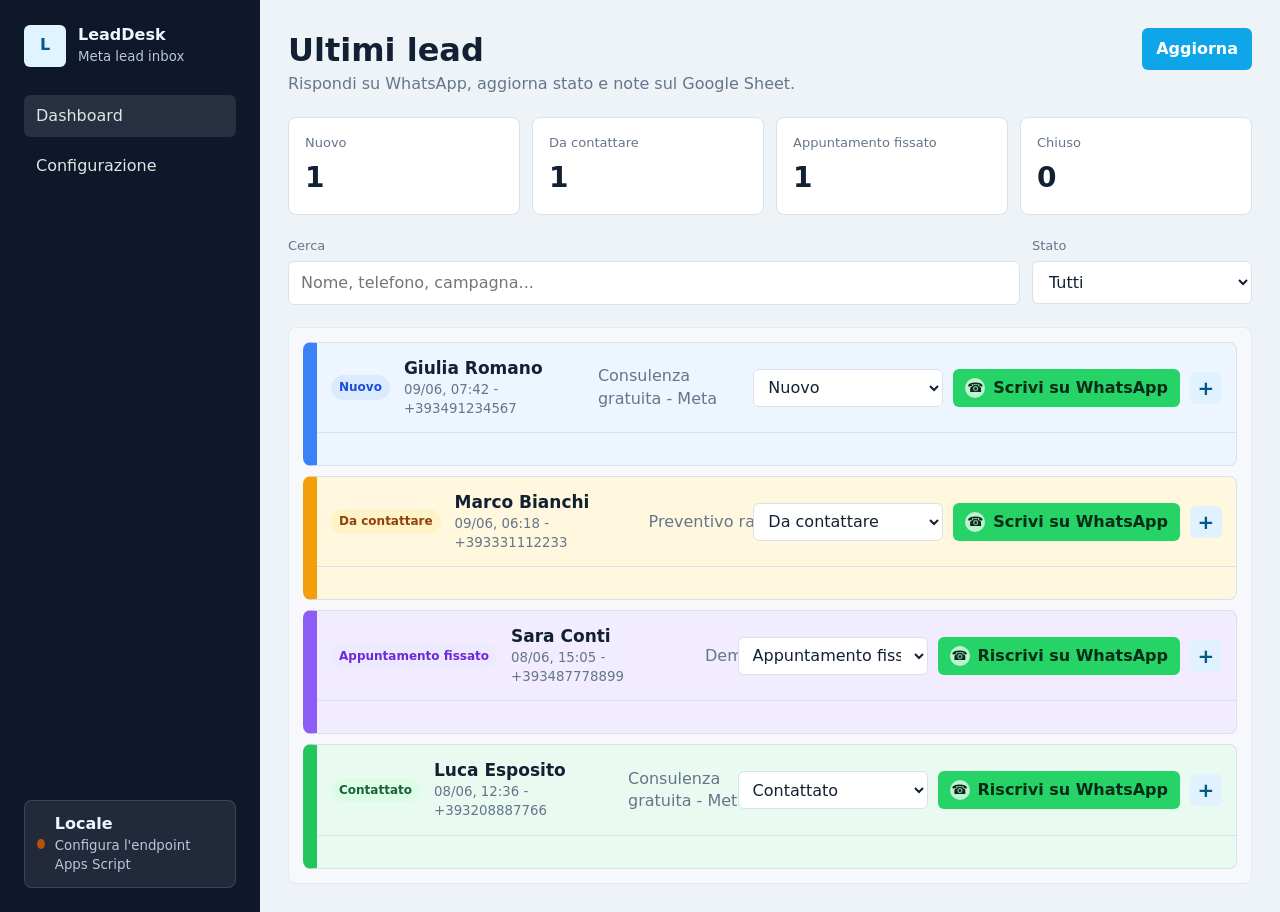
==== index.html @ 269a7c41 "Add files via upload" ====
<!doctype html>
<html lang="it">
  <head>
    <meta charset="utf-8" />
    <meta name="viewport" content="width=device-width, initial-scale=1" />
    <title>LeadDesk - Gestione Lead</title>
    <link rel="stylesheet" href="./styles.css?v=20260610-whatsapp" />
  </head>
  <body>
    <div class="app-shell">
      <aside class="sidebar" aria-label="Navigazione">
        <div class="brand">
          <span class="brand-mark">L</span>
          <div>
            <strong>LeadDesk</strong>
            <small>Meta lead inbox</small>
          </div>
        </div>
        <nav>
          <a class="active" href="./index.html">Dashboard</a>
          <a href="./settings.html">Configurazione</a>
        </nav>
        <div class="sync-card">
          <span class="sync-dot" id="syncDot"></span>
          <div>
            <strong id="syncLabel">Locale</strong>
            <small id="syncHelp">Configura l'endpoint Apps Script</small>
          </div>
        </div>
      </aside>

      <main>
        <header class="topbar">
          <div>
            <h1>Ultimi lead</h1>
            <p>Rispondi su WhatsApp, aggiorna stato e note sul Google Sheet.</p>
          </div>
          <button class="primary" id="refreshBtn" type="button">Aggiorna</button>
        </header>

        <section class="metrics" aria-label="Riepilogo lead">
          <article>
            <span id="metricNewLabel">Nuovi</span>
            <strong id="metricNew">0</strong>
          </article>
          <article>
            <span id="metricContactLabel">Contattati</span>
            <strong id="metricContact">0</strong>
          </article>
          <article>
            <span id="metricMeetingLabel">Appuntamenti</span>
            <strong id="metricMeeting">0</strong>
          </article>
          <article>
            <span id="metricClosedLabel">Chiusi</span>
            <strong id="metricClosed">0</strong>
          </article>
        </section>

        <section class="toolbar" aria-label="Filtri lead">
          <label>
            <span>Cerca</span>
            <input id="searchInput" type="search" placeholder="Nome, telefono, campagna..." />
          </label>
          <label>
            <span>Stato</span>
            <select id="statusFilter"></select>
          </label>
        </section>

        <section class="workspace" id="dashboard">
          <div class="lead-list" id="leadList" aria-label="Lista lead"></div>
        </section>
      </main>
    </div>

    <template id="leadCardTemplate">
      <article class="lead-card">
        <div class="lead-summary">
          <button class="lead-toggle" type="button">
            <span class="lead-status"></span>
            <span>
            <strong class="lead-name"></strong>
            <small class="lead-meta"></small>
            </span>
            <span class="lead-campaign"></span>
          </button>
          <div class="lead-quick-actions">
            <select class="quick-status" aria-label="Stato lead"></select>
            <a class="whatsapp compact-whatsapp" href="#" target="_blank" rel="noopener">WhatsApp</a>
            <button class="expand-icon" type="button" aria-label="Espandi lead">+</button>
          </div>
        </div>
        <div class="lead-expanded"></div>
      </article>
    </template>

    <script src="./app.js?v=20260610-whatsapp"></script>
  </body>
</html>
---- styles.css ----
:root {
  --bg: #eef3f8;
  --panel: #ffffff;
  --ink: #122033;
  --muted: #65758b;
  --line: #d8e1ec;
  --accent: #0ea5e9;
  --accent-dark: #0369a1;
  --warn: #b45309;
  --ok: #0284c7;
  --danger: #b91c1c;
  --shadow: 0 12px 32px rgba(15, 23, 42, 0.09);
}

* {
  box-sizing: border-box;
}

body {
  margin: 0;
  background: var(--bg);
  color: var(--ink);
  font-family: Inter, ui-sans-serif, system-ui, -apple-system, BlinkMacSystemFont, "Segoe UI", sans-serif;
  line-height: 1.4;
}

button,
input,
select,
textarea {
  font: inherit;
}

button {
  cursor: pointer;
}

.app-shell {
  display: grid;
  grid-template-columns: 260px 1fr;
  min-height: 100vh;
}

.sidebar {
  background: #0f172a;
  color: #eef6ff;
  display: flex;
  flex-direction: column;
  gap: 28px;
  padding: 24px;
}

.brand {
  align-items: center;
  display: flex;
  gap: 12px;
}

.brand-mark {
  align-items: center;
  background: #dff4ff;
  border-radius: 6px;
  color: #075985;
  display: inline-flex;
  font-weight: 800;
  height: 42px;
  justify-content: center;
  width: 42px;
}

.brand small,
.sync-card small {
  color: #b8c7db;
  display: block;
  margin-top: 2px;
}

nav {
  display: grid;
  gap: 8px;
}

nav a {
  border-radius: 6px;
  color: #dce6e2;
  padding: 10px 12px;
  text-decoration: none;
}

nav a.active,
nav a:hover {
  background: rgba(255, 255, 255, 0.1);
}

.sync-card {
  align-items: center;
  background: rgba(255, 255, 255, 0.08);
  border: 1px solid rgba(255, 255, 255, 0.12);
  border-radius: 8px;
  display: flex;
  gap: 10px;
  margin-top: auto;
  padding: 12px;
}

.sync-dot {
  background: var(--warn);
  border-radius: 50%;
  height: 10px;
  width: 10px;
}

.sync-dot.online {
  background: var(--ok);
}

main {
  display: grid;
  gap: 22px;
  padding: 28px;
}

.topbar,
.settings {
  align-items: start;
  display: flex;
  gap: 20px;
  justify-content: space-between;
}

h1,
h2,
p {
  margin: 0;
}

h1 {
  font-size: 32px;
}

h2 {
  font-size: 20px;
}

p {
  color: var(--muted);
}

.primary,
.secondary,
.whatsapp {
  border: 0;
  border-radius: 6px;
  font-weight: 700;
  min-height: 42px;
  padding: 10px 14px;
}

.primary,
.whatsapp {
  background: var(--accent);
  color: #fff;
}

.primary:hover,
.whatsapp:hover {
  background: var(--accent-dark);
}

.whatsapp {
  background: #25d366;
  color: #062c18;
}

.whatsapp:hover {
  background: #1ebe5d;
}

.wa-icon {
  align-items: center;
  background: rgba(255, 255, 255, 0.7);
  border-radius: 50%;
  display: inline-flex;
  font-size: 13px;
  height: 20px;
  justify-content: center;
  margin-right: 8px;
  width: 20px;
}

.secondary {
  background: #e5ebe7;
  color: var(--ink);
}

.button-link {
  align-items: center;
  display: inline-flex;
  justify-content: center;
  text-decoration: none;
}

.metrics {
  display: grid;
  gap: 12px;
  grid-template-columns: repeat(4, minmax(120px, 1fr));
}

.metrics article {
  background: var(--panel);
  border: 1px solid var(--line);
  border-radius: 8px;
  padding: 16px;
}

.metrics span,
label span {
  color: var(--muted);
  display: block;
  font-size: 13px;
  margin-bottom: 6px;
}

.metrics strong {
  font-size: 28px;
}

.toolbar {
  display: grid;
  gap: 12px;
  grid-template-columns: 1fr 220px;
}

input,
select,
textarea {
  background: #fff;
  border: 1px solid var(--line);
  border-radius: 6px;
  color: var(--ink);
  min-height: 42px;
  padding: 10px 12px;
  width: 100%;
}

textarea {
  resize: vertical;
}

.workspace {
  background: #f6f8fb;
  border: 1px solid #e3eaf3;
  border-radius: 8px;
  min-height: 520px;
  padding: 14px;
}

.lead-list {
  display: grid;
  gap: 10px;
  width: 100%;
}

.lead-card {
  background: var(--panel);
  border: 1px solid var(--line);
  border-left: 14px solid #0f766e;
  border-radius: 8px;
  color: var(--ink);
  overflow: hidden;
}

.lead-card:hover,
.lead-card.selected {
  border-color: var(--accent);
  box-shadow: var(--shadow);
}

.lead-summary {
  align-items: stretch;
  background: transparent;
  color: var(--ink);
  display: grid;
  gap: 14px;
  grid-template-columns: minmax(260px, 1fr) minmax(360px, auto);
  padding: 14px;
  position: relative;
  width: 100%;
}

.lead-toggle {
  align-items: center;
  background: transparent;
  border: 0;
  color: var(--ink);
  display: grid;
  gap: 14px;
  grid-template-columns: max-content minmax(180px, 1fr) minmax(160px, 0.7fr);
  padding: 0;
  text-align: left;
  width: 100%;
}

.lead-toggle strong,
.lead-toggle small {
  display: block;
}

.lead-quick-actions {
  align-items: center;
  display: grid;
  gap: 10px;
  grid-template-columns: minmax(150px, 190px) minmax(116px, auto) 32px;
}

.quick-status {
  min-height: 38px;
  padding: 7px 10px;
}

.compact-whatsapp {
  min-height: 38px;
  padding: 8px 12px;
  white-space: nowrap;
}

.lead-expanded {
  border-top: 1px solid var(--line);
  display: grid;
  gap: 16px;
  padding: 16px;
}

.expand-icon {
  align-items: center;
  background: #e0f2fe;
  border: 0;
  border-radius: 6px;
  color: #075985;
  display: inline-flex;
  font-size: 20px;
  font-weight: 800;
  height: 32px;
  justify-content: center;
  width: 32px;
}

.lead-status,
.pill {
  border-radius: 999px;
  display: inline-flex;
  font-size: 12px;
  font-weight: 800;
  padding: 4px 8px;
  width: fit-content;
}

.lead-status {
  background: #e0f2fe;
  color: #075985;
}

.lead-card[data-status-tone="new"] .lead-status {
  background: #dbeafe;
  color: #1d4ed8;
}

.lead-card[data-status-tone="new"] {
  background: #edf6ff;
  border-left-color: #3b82f6;
}

.lead-card[data-status-tone="todo"] .lead-status {
  background: #fef3c7;
  color: #92400e;
}

.lead-card[data-status-tone="todo"] {
  background: #fff8df;
  border-left-color: #f59e0b;
}

.lead-card[data-status-tone="contacted"] .lead-status {
  background: #dcfce7;
  color: #166534;
}

.lead-card[data-status-tone="contacted"] {
  background: #e9fbf0;
  border-left-color: #22c55e;
}

.lead-card[data-status-tone="meeting"] .lead-status {
  background: #ede9fe;
  color: #6d28d9;
}

.lead-card[data-status-tone="meeting"] {
  background: #f1ecff;
  border-left-color: #8b5cf6;
}

.lead-card[data-status-tone="lost"] .lead-status {
  background: #fee2e2;
  color: #991b1b;
}

.lead-card[data-status-tone="lost"] {
  background: #fff0f0;
  border-left-color: #ef4444;
}

.lead-card[data-status-tone="closed"] .lead-status {
  background: #e2e8f0;
  color: #334155;
}

.lead-card[data-status-tone="closed"] {
  background: #f1f5f9;
  border-left-color: #64748b;
}

.lead-card strong {
  font-size: 17px;
}

.lead-meta,
.lead-campaign {
  color: var(--muted);
}

.detail-panel,
.settings {
  background: var(--panel);
  border: 1px solid var(--line);
  border-radius: 8px;
  box-shadow: var(--shadow);
  padding: 20px;
}

.detail-header {
  align-items: start;
  display: flex;
  gap: 18px;
  justify-content: space-between;
  margin-bottom: 18px;
}

.detail-grid {
  display: grid;
  gap: 12px;
  grid-template-columns: repeat(2, minmax(0, 1fr));
}

.dynamic-fields {
  background: rgba(255, 255, 255, 0.72);
  border: 1px solid rgba(102, 115, 110, 0.18);
  border-radius: 8px;
  display: grid;
  gap: 12px;
  padding: 14px;
}

.dynamic-fields h3 {
  font-size: 15px;
  margin: 0;
}

.inline-form {
  display: grid;
  gap: 12px;
  grid-template-columns: repeat(2, minmax(0, 1fr));
}

.field {
  border-bottom: 1px solid var(--line);
  padding-bottom: 10px;
}

.field small {
  color: var(--muted);
  display: block;
  font-size: 12px;
  margin-bottom: 3px;
}

.actions {
  display: grid;
  gap: 12px;
  margin-top: 18px;
}

.whatsapp {
  align-items: center;
  display: inline-flex;
  justify-content: center;
  text-decoration: none;
}

.empty-state {
  align-content: center;
  display: grid;
  justify-items: center;
  min-height: 420px;
  text-align: center;
}

.empty-icon {
  align-items: center;
  border: 1px dashed var(--line);
  border-radius: 8px;
  color: var(--muted);
  display: inline-flex;
  font-size: 34px;
  height: 72px;
  justify-content: center;
  margin-bottom: 14px;
  width: 72px;
}

.settings {
  display: grid;
  grid-template-columns: minmax(220px, 0.8fr) minmax(320px, 1.2fr);
}

.settings form {
  display: grid;
  gap: 12px;
}

.save-row {
  align-items: center;
  display: flex;
  gap: 10px;
}

.notice {
  color: var(--muted);
  font-size: 13px;
}

@media (max-width: 980px) {
  .app-shell {
    grid-template-columns: 1fr;
  }

  .sidebar {
    flex-direction: row;
    flex-wrap: wrap;
    gap: 16px;
  }

  .sync-card {
    margin-left: auto;
    margin-top: 0;
  }

  main {
    padding: 18px;
  }

  .metrics,
  .settings {
    grid-template-columns: 1fr;
  }
}

@media (max-width: 640px) {
  .topbar,
  .sidebar {
    align-items: stretch;
    flex-direction: column;
  }

  .toolbar,
  .detail-grid,
  .inline-form {
    grid-template-columns: 1fr;
  }

  .workspace {
    padding: 8px;
  }

  .lead-summary {
    align-items: start;
    gap: 10px;
    grid-template-columns: 1fr;
    padding: 10px 52px 10px 10px;
  }

  .lead-toggle {
    gap: 8px;
    grid-template-columns: 1fr;
  }

  .lead-quick-actions {
    align-items: stretch;
    grid-template-columns: 1fr 1fr;
  }

  .lead-quick-actions .expand-icon {
    position: absolute;
    right: 10px;
    top: 10px;
  }

  .lead-expanded {
    padding: 10px;
  }

  .metrics {
    grid-template-columns: repeat(2, minmax(0, 1fr));
  }
}
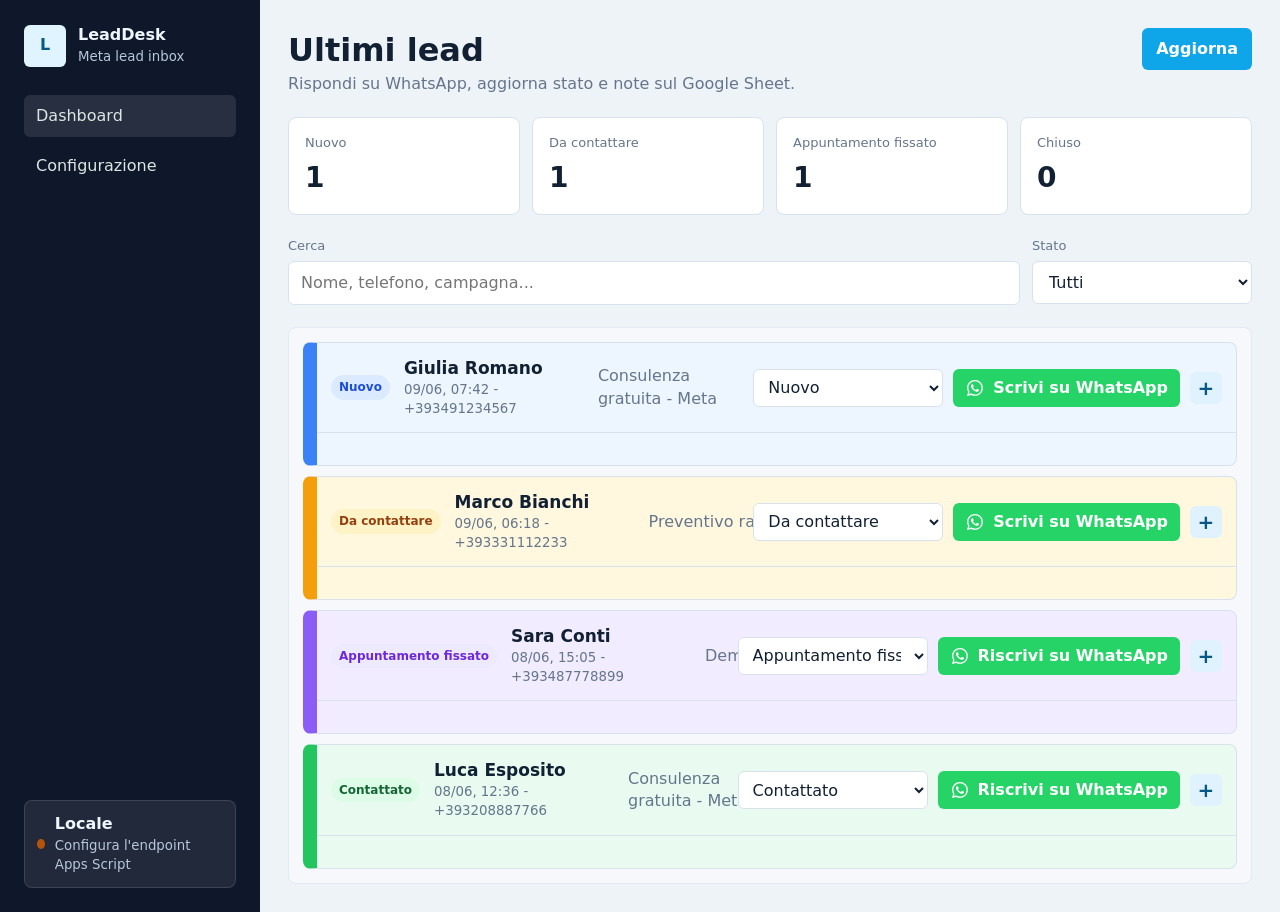
==== commit 0b1eb93a: "Add files via upload" ====
--- a/index.html
+++ b/index.html
@@ -4,7 +4,7 @@
     <meta charset="utf-8" />
     <meta name="viewport" content="width=device-width, initial-scale=1" />
     <title>LeadDesk - Gestione Lead</title>
-    <link rel="stylesheet" href="./styles.css?v=20260610-whatsapp" />
+    <link rel="stylesheet" href="./styles.css?v=20260610-waicon" />
   </head>
   <body>
     <div class="app-shell">
@@ -95,6 +95,6 @@
       </article>
     </template>
 
-    <script src="./app.js?v=20260610-whatsapp"></script>
+    <script src="./app.js?v=20260610-waicon"></script>
   </body>
 </html>
--- a/styles.css
+++ b/styles.css
@@ -169,7 +169,7 @@
 
 .whatsapp {
   background: #25d366;
-  color: #062c18;
+  color: #ffffff;
 }
 
 .whatsapp:hover {
@@ -177,13 +177,9 @@
 }
 
 .wa-icon {
-  align-items: center;
-  background: rgba(255, 255, 255, 0.7);
-  border-radius: 50%;
-  display: inline-flex;
-  font-size: 13px;
-  height: 20px;
-  justify-content: center;
+  color: #ffffff;
+  flex: 0 0 auto;
+  height: 16px;
   margin-right: 8px;
   width: 20px;
 }
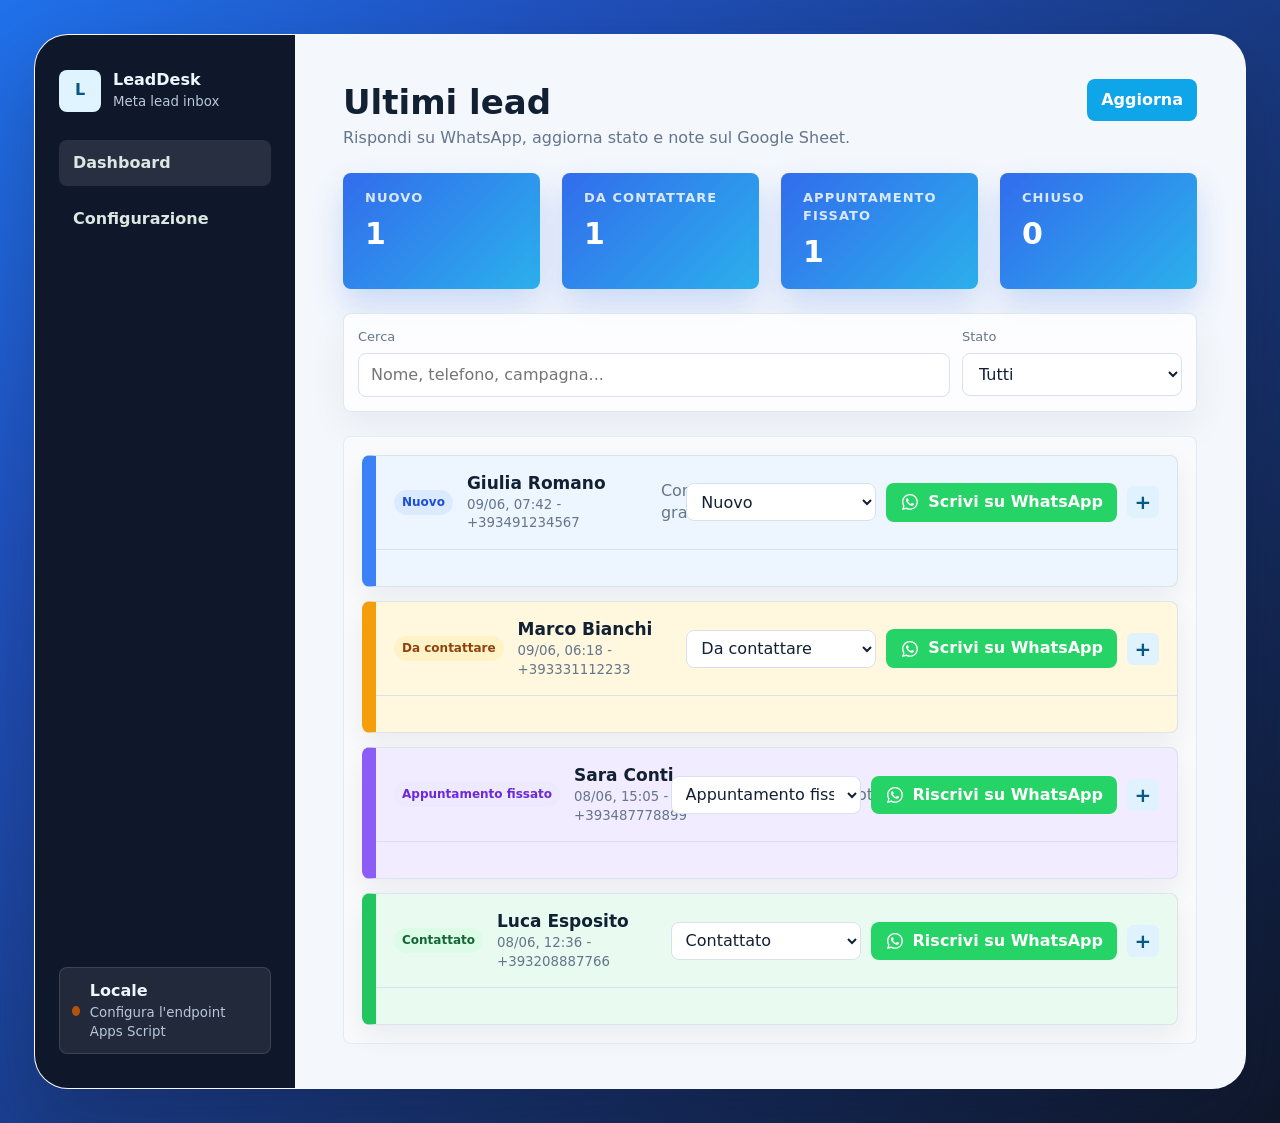
==== commit 39c02ff4: "Add files via upload" ====
--- a/index.html
+++ b/index.html
@@ -4,7 +4,7 @@
     <meta charset="utf-8" />
     <meta name="viewport" content="width=device-width, initial-scale=1" />
     <title>LeadDesk - Gestione Lead</title>
-    <link rel="stylesheet" href="./styles.css?v=20260610-waicon" />
+    <link rel="stylesheet" href="./styles.css?v=20260612-dashboardstyle" />
   </head>
   <body>
     <div class="app-shell">
@@ -95,6 +95,6 @@
       </article>
     </template>
 
-    <script src="./app.js?v=20260610-waicon"></script>
+    <script src="./app.js?v=20260612-dashboardstyle"></script>
   </body>
 </html>
--- a/styles.css
+++ b/styles.css
@@ -18,10 +18,14 @@
 
 body {
   margin: 0;
-  background: var(--bg);
+  background:
+    radial-gradient(circle at top left, rgba(14, 165, 233, 0.22), transparent 32%),
+    linear-gradient(135deg, #2563eb 0%, #0f172a 100%);
   color: var(--ink);
   font-family: Inter, ui-sans-serif, system-ui, -apple-system, BlinkMacSystemFont, "Segoe UI", sans-serif;
   line-height: 1.4;
+  min-height: 100vh;
+  padding: 34px;
 }
 
 button,
@@ -36,9 +40,16 @@
 }
 
 .app-shell {
+  background: #f3f6fb;
+  border: 1px solid rgba(255, 255, 255, 0.34);
+  border-radius: 34px;
+  box-shadow: 0 34px 80px rgba(15, 23, 42, 0.28);
   display: grid;
   grid-template-columns: 260px 1fr;
-  min-height: 100vh;
+  margin: 0 auto;
+  max-width: 1480px;
+  min-height: calc(100vh - 68px);
+  overflow: hidden;
 }
 
 .sidebar {
@@ -47,7 +58,7 @@
   display: flex;
   flex-direction: column;
   gap: 28px;
-  padding: 24px;
+  padding: 34px 24px;
 }
 
 .brand {
@@ -59,7 +70,7 @@
 .brand-mark {
   align-items: center;
   background: #dff4ff;
-  border-radius: 6px;
+  border-radius: 8px;
   color: #075985;
   display: inline-flex;
   font-weight: 800;
@@ -77,13 +88,14 @@
 
 nav {
   display: grid;
-  gap: 8px;
+  gap: 10px;
 }
 
 nav a {
-  border-radius: 6px;
+  border-radius: 8px;
   color: #dce6e2;
-  padding: 10px 12px;
+  font-weight: 700;
+  padding: 12px 14px;
   text-decoration: none;
 }
 
@@ -115,9 +127,10 @@
 }
 
 main {
-  display: grid;
-  gap: 22px;
-  padding: 28px;
+  background: #f4f7fc;
+  display: grid;
+  gap: 24px;
+  padding: 44px 48px;
 }
 
 .topbar,
@@ -135,7 +148,8 @@
 }
 
 h1 {
-  font-size: 32px;
+  font-size: 34px;
+  letter-spacing: 0;
 }
 
 h2 {
@@ -150,7 +164,7 @@
 .secondary,
 .whatsapp {
   border: 0;
-  border-radius: 6px;
+  border-radius: 8px;
   font-weight: 700;
   min-height: 42px;
   padding: 10px 14px;
@@ -185,7 +199,7 @@
 }
 
 .secondary {
-  background: #e5ebe7;
+  background: #e8eef7;
   color: var(--ink);
 }
 
@@ -198,15 +212,20 @@
 
 .metrics {
   display: grid;
-  gap: 12px;
+  gap: 22px;
   grid-template-columns: repeat(4, minmax(120px, 1fr));
 }
 
 .metrics article {
-  background: var(--panel);
-  border: 1px solid var(--line);
-  border-radius: 8px;
-  padding: 16px;
+  background:
+    linear-gradient(135deg, rgba(37, 99, 235, 0.94), rgba(14, 165, 233, 0.88)),
+    var(--panel);
+  border: 0;
+  border-radius: 8px;
+  box-shadow: 0 16px 32px rgba(37, 99, 235, 0.2);
+  color: #ffffff;
+  min-height: 78px;
+  padding: 16px 22px;
 }
 
 .metrics span,
@@ -218,13 +237,27 @@
 }
 
 .metrics strong {
-  font-size: 28px;
+  display: block;
+  font-size: 30px;
+  margin-top: 3px;
+}
+
+.metrics article span {
+  color: rgba(255, 255, 255, 0.82);
+  font-weight: 800;
+  letter-spacing: 0.08em;
+  text-transform: uppercase;
 }
 
 .toolbar {
+  background: rgba(255, 255, 255, 0.76);
+  border: 1px solid rgba(216, 225, 236, 0.8);
+  border-radius: 8px;
+  box-shadow: 0 14px 38px rgba(15, 23, 42, 0.06);
   display: grid;
   gap: 12px;
   grid-template-columns: 1fr 220px;
+  padding: 14px;
 }
 
 input,
@@ -232,7 +265,7 @@
 textarea {
   background: #fff;
   border: 1px solid var(--line);
-  border-radius: 6px;
+  border-radius: 8px;
   color: var(--ink);
   min-height: 42px;
   padding: 10px 12px;
@@ -244,24 +277,26 @@
 }
 
 .workspace {
-  background: #f6f8fb;
-  border: 1px solid #e3eaf3;
-  border-radius: 8px;
+  background: #f8fafc;
+  border: 1px solid rgba(227, 234, 243, 0.92);
+  border-radius: 8px;
+  box-shadow: inset 0 1px 0 rgba(255, 255, 255, 0.9);
   min-height: 520px;
-  padding: 14px;
+  padding: 18px;
 }
 
 .lead-list {
   display: grid;
-  gap: 10px;
+  gap: 14px;
   width: 100%;
 }
 
 .lead-card {
   background: var(--panel);
-  border: 1px solid var(--line);
+  border: 1px solid rgba(216, 225, 236, 0.86);
   border-left: 14px solid #0f766e;
   border-radius: 8px;
+  box-shadow: 0 12px 28px rgba(15, 23, 42, 0.06);
   color: var(--ink);
   overflow: hidden;
 }
@@ -279,7 +314,7 @@
   display: grid;
   gap: 14px;
   grid-template-columns: minmax(260px, 1fr) minmax(360px, auto);
-  padding: 14px;
+  padding: 16px 18px;
   position: relative;
   width: 100%;
 }
@@ -316,7 +351,7 @@
 
 .compact-whatsapp {
   min-height: 38px;
-  padding: 8px 12px;
+  padding: 8px 14px;
   white-space: nowrap;
 }
 
@@ -324,7 +359,7 @@
   border-top: 1px solid var(--line);
   display: grid;
   gap: 16px;
-  padding: 16px;
+  padding: 18px;
 }
 
 .expand-icon {
@@ -450,7 +485,7 @@
 
 .dynamic-fields {
   background: rgba(255, 255, 255, 0.72);
-  border: 1px solid rgba(102, 115, 110, 0.18);
+  border: 1px solid rgba(101, 117, 139, 0.18);
   border-radius: 8px;
   display: grid;
   gap: 12px;
@@ -536,14 +571,21 @@
 }
 
 @media (max-width: 980px) {
+  body {
+    padding: 0;
+  }
+
   .app-shell {
+    border-radius: 0;
     grid-template-columns: 1fr;
+    min-height: 100vh;
   }
 
   .sidebar {
     flex-direction: row;
     flex-wrap: wrap;
     gap: 16px;
+    padding: 18px;
   }
 
   .sync-card {
@@ -552,7 +594,7 @@
   }
 
   main {
-    padding: 18px;
+    padding: 22px;
   }
 
   .metrics,
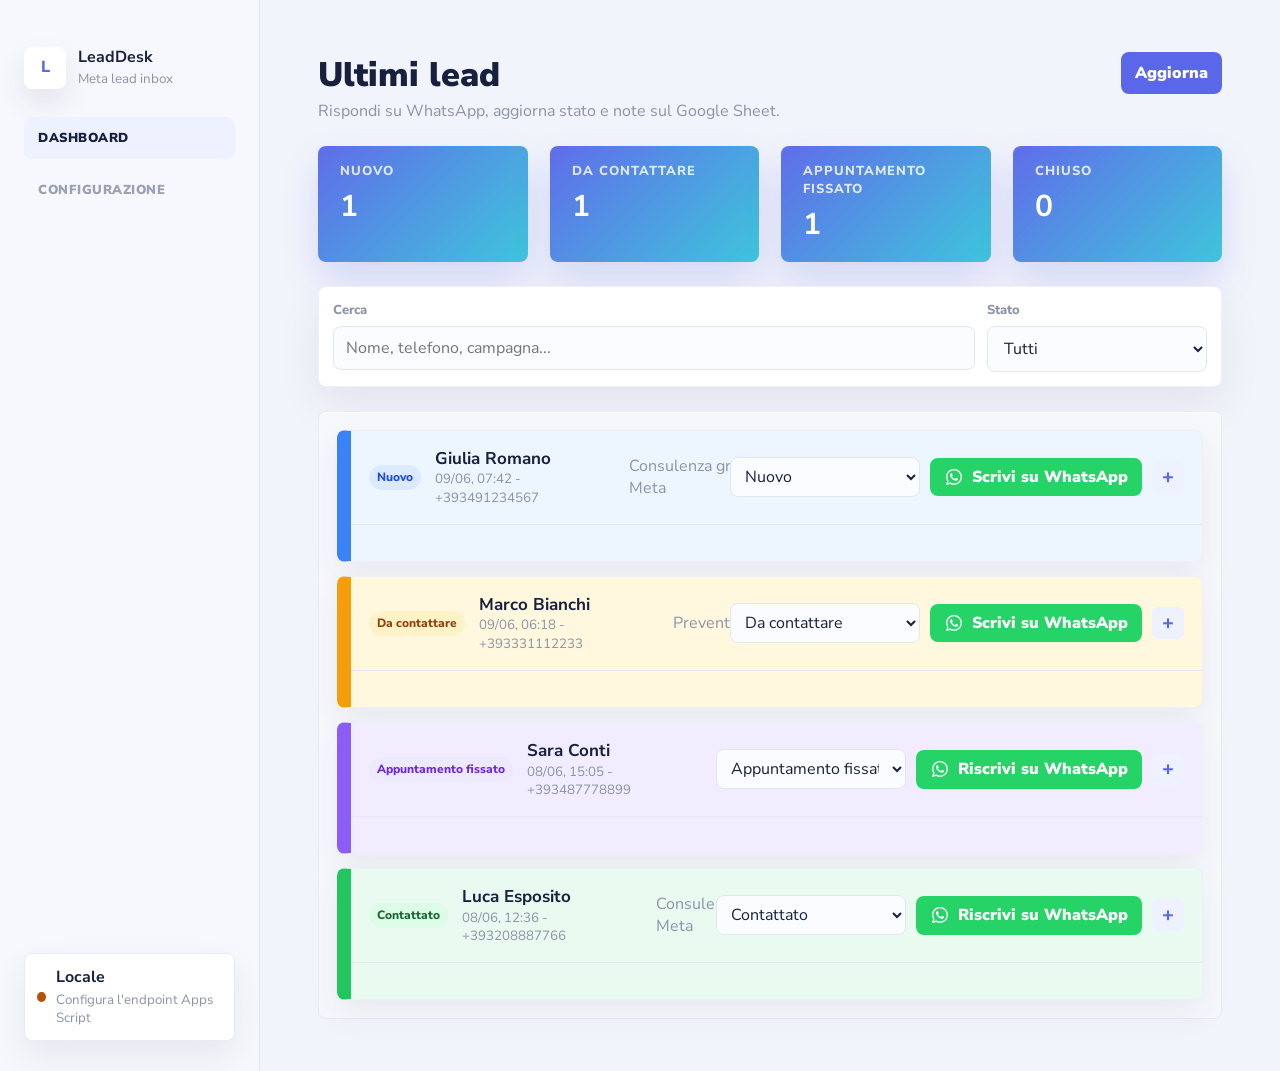
==== commit e417ba1f: "aggiornamento grafico" ====
--- a/index.html
+++ b/index.html
@@ -4,7 +4,7 @@
     <meta charset="utf-8" />
     <meta name="viewport" content="width=device-width, initial-scale=1" />
     <title>LeadDesk - Gestione Lead</title>
-    <link rel="stylesheet" href="./styles.css?v=20260612-dashboardstyle" />
+    <link rel="stylesheet" href="./styles.css?v=20260612-windowstyle" />
   </head>
   <body>
     <div class="app-shell">
@@ -95,6 +95,6 @@
       </article>
     </template>
 
-    <script src="./app.js?v=20260612-dashboardstyle"></script>
+    <script src="./app.js?v=20260612-windowstyle"></script>
   </body>
 </html>
--- a/styles.css
+++ b/styles.css
@@ -1,15 +1,17 @@
+@import url("https://fonts.googleapis.com/css2?family=Nunito+Sans:wght@400;600;700;800;900&display=swap");
+
 :root {
-  --bg: #eef3f8;
+  --bg: #f4f6fb;
   --panel: #ffffff;
-  --ink: #122033;
-  --muted: #65758b;
-  --line: #d8e1ec;
-  --accent: #0ea5e9;
-  --accent-dark: #0369a1;
+  --ink: #17213f;
+  --muted: #8b93a7;
+  --line: #e4e8f2;
+  --accent: #5967e8;
+  --accent-dark: #4352d8;
   --warn: #b45309;
-  --ok: #0284c7;
+  --ok: #14b8d4;
   --danger: #b91c1c;
-  --shadow: 0 12px 32px rgba(15, 23, 42, 0.09);
+  --shadow: 0 18px 42px rgba(45, 55, 94, 0.08);
 }
 
 * {
@@ -18,14 +20,11 @@
 
 body {
   margin: 0;
-  background:
-    radial-gradient(circle at top left, rgba(14, 165, 233, 0.22), transparent 32%),
-    linear-gradient(135deg, #2563eb 0%, #0f172a 100%);
-  color: var(--ink);
-  font-family: Inter, ui-sans-serif, system-ui, -apple-system, BlinkMacSystemFont, "Segoe UI", sans-serif;
+  background: var(--bg);
+  color: var(--ink);
+  font-family: "Nunito Sans", ui-sans-serif, system-ui, -apple-system, BlinkMacSystemFont, "Segoe UI", sans-serif;
   line-height: 1.4;
   min-height: 100vh;
-  padding: 34px;
 }
 
 button,
@@ -40,25 +39,20 @@
 }
 
 .app-shell {
-  background: #f3f6fb;
-  border: 1px solid rgba(255, 255, 255, 0.34);
-  border-radius: 34px;
-  box-shadow: 0 34px 80px rgba(15, 23, 42, 0.28);
   display: grid;
   grid-template-columns: 260px 1fr;
-  margin: 0 auto;
-  max-width: 1480px;
-  min-height: calc(100vh - 68px);
+  min-height: 100vh;
   overflow: hidden;
 }
 
 .sidebar {
-  background: #0f172a;
-  color: #eef6ff;
+  background: #f7f8fd;
+  border-right: 1px solid #e3e7f1;
+  color: var(--ink);
   display: flex;
   flex-direction: column;
   gap: 28px;
-  padding: 34px 24px;
+  padding: 46px 24px 30px;
 }
 
 .brand {
@@ -69,9 +63,10 @@
 
 .brand-mark {
   align-items: center;
-  background: #dff4ff;
-  border-radius: 8px;
-  color: #075985;
+  background: #ffffff;
+  box-shadow: 0 14px 28px rgba(45, 55, 94, 0.1);
+  border-radius: 8px;
+  color: var(--accent);
   display: inline-flex;
   font-weight: 800;
   height: 42px;
@@ -81,7 +76,7 @@
 
 .brand small,
 .sync-card small {
-  color: #b8c7db;
+  color: var(--muted);
   display: block;
   margin-top: 2px;
 }
@@ -93,22 +88,27 @@
 
 nav a {
   border-radius: 8px;
-  color: #dce6e2;
-  font-weight: 700;
+  color: #9aa1b4;
+  font-size: 13px;
+  font-weight: 900;
+  letter-spacing: 0.04em;
   padding: 12px 14px;
   text-decoration: none;
+  text-transform: uppercase;
 }
 
 nav a.active,
 nav a:hover {
-  background: rgba(255, 255, 255, 0.1);
+  background: #eef1ff;
+  color: var(--ink);
 }
 
 .sync-card {
   align-items: center;
-  background: rgba(255, 255, 255, 0.08);
-  border: 1px solid rgba(255, 255, 255, 0.12);
-  border-radius: 8px;
+  background: #ffffff;
+  border: 1px solid #e7ebf4;
+  border-radius: 8px;
+  box-shadow: 0 16px 34px rgba(45, 55, 94, 0.08);
   display: flex;
   gap: 10px;
   margin-top: auto;
@@ -127,10 +127,10 @@
 }
 
 main {
-  background: #f4f7fc;
+  background: #f2f4fb;
   display: grid;
   gap: 24px;
-  padding: 44px 48px;
+  padding: 52px 58px;
 }
 
 .topbar,
@@ -149,11 +149,13 @@
 
 h1 {
   font-size: 34px;
+  font-weight: 900;
   letter-spacing: 0;
 }
 
 h2 {
   font-size: 20px;
+  font-weight: 900;
 }
 
 p {
@@ -165,7 +167,7 @@
 .whatsapp {
   border: 0;
   border-radius: 8px;
-  font-weight: 700;
+  font-weight: 900;
   min-height: 42px;
   padding: 10px 14px;
 }
@@ -199,7 +201,8 @@
 }
 
 .secondary {
-  background: #e8eef7;
+  background: #ffffff;
+  box-shadow: 0 10px 24px rgba(45, 55, 94, 0.08);
   color: var(--ink);
 }
 
@@ -218,11 +221,11 @@
 
 .metrics article {
   background:
-    linear-gradient(135deg, rgba(37, 99, 235, 0.94), rgba(14, 165, 233, 0.88)),
+    linear-gradient(135deg, rgba(89, 103, 232, 0.96), rgba(20, 184, 212, 0.82)),
     var(--panel);
   border: 0;
   border-radius: 8px;
-  box-shadow: 0 16px 32px rgba(37, 99, 235, 0.2);
+  box-shadow: 0 18px 36px rgba(89, 103, 232, 0.2);
   color: #ffffff;
   min-height: 78px;
   padding: 16px 22px;
@@ -233,6 +236,7 @@
   color: var(--muted);
   display: block;
   font-size: 13px;
+  font-weight: 800;
   margin-bottom: 6px;
 }
 
@@ -250,10 +254,10 @@
 }
 
 .toolbar {
-  background: rgba(255, 255, 255, 0.76);
-  border: 1px solid rgba(216, 225, 236, 0.8);
-  border-radius: 8px;
-  box-shadow: 0 14px 38px rgba(15, 23, 42, 0.06);
+  background: #ffffff;
+  border: 1px solid #edf0f7;
+  border-radius: 8px;
+  box-shadow: var(--shadow);
   display: grid;
   gap: 12px;
   grid-template-columns: 1fr 220px;
@@ -263,8 +267,8 @@
 input,
 select,
 textarea {
-  background: #fff;
-  border: 1px solid var(--line);
+  background: #fbfcff;
+  border: 1px solid #e1e6f0;
   border-radius: 8px;
   color: var(--ink);
   min-height: 42px;
@@ -277,8 +281,8 @@
 }
 
 .workspace {
-  background: #f8fafc;
-  border: 1px solid rgba(227, 234, 243, 0.92);
+  background: #f7f8fc;
+  border: 1px solid #e7ebf4;
   border-radius: 8px;
   box-shadow: inset 0 1px 0 rgba(255, 255, 255, 0.9);
   min-height: 520px;
@@ -293,10 +297,10 @@
 
 .lead-card {
   background: var(--panel);
-  border: 1px solid rgba(216, 225, 236, 0.86);
+  border: 1px solid #edf0f7;
   border-left: 14px solid #0f766e;
   border-radius: 8px;
-  box-shadow: 0 12px 28px rgba(15, 23, 42, 0.06);
+  box-shadow: 0 14px 32px rgba(45, 55, 94, 0.07);
   color: var(--ink);
   overflow: hidden;
 }
@@ -304,7 +308,7 @@
 .lead-card:hover,
 .lead-card.selected {
   border-color: var(--accent);
-  box-shadow: var(--shadow);
+  box-shadow: 0 20px 44px rgba(45, 55, 94, 0.12);
 }
 
 .lead-summary {
@@ -364,10 +368,10 @@
 
 .expand-icon {
   align-items: center;
-  background: #e0f2fe;
+  background: #eef1ff;
   border: 0;
   border-radius: 6px;
-  color: #075985;
+  color: var(--accent);
   display: inline-flex;
   font-size: 20px;
   font-weight: 800;
@@ -387,8 +391,8 @@
 }
 
 .lead-status {
-  background: #e0f2fe;
-  color: #075985;
+  background: #eef1ff;
+  color: var(--accent);
 }
 
 .lead-card[data-status-tone="new"] .lead-status {
@@ -484,8 +488,8 @@
 }
 
 .dynamic-fields {
-  background: rgba(255, 255, 255, 0.72);
-  border: 1px solid rgba(101, 117, 139, 0.18);
+  background: #fbfcff;
+  border: 1px solid #e7ebf4;
   border-radius: 8px;
   display: grid;
   gap: 12px;
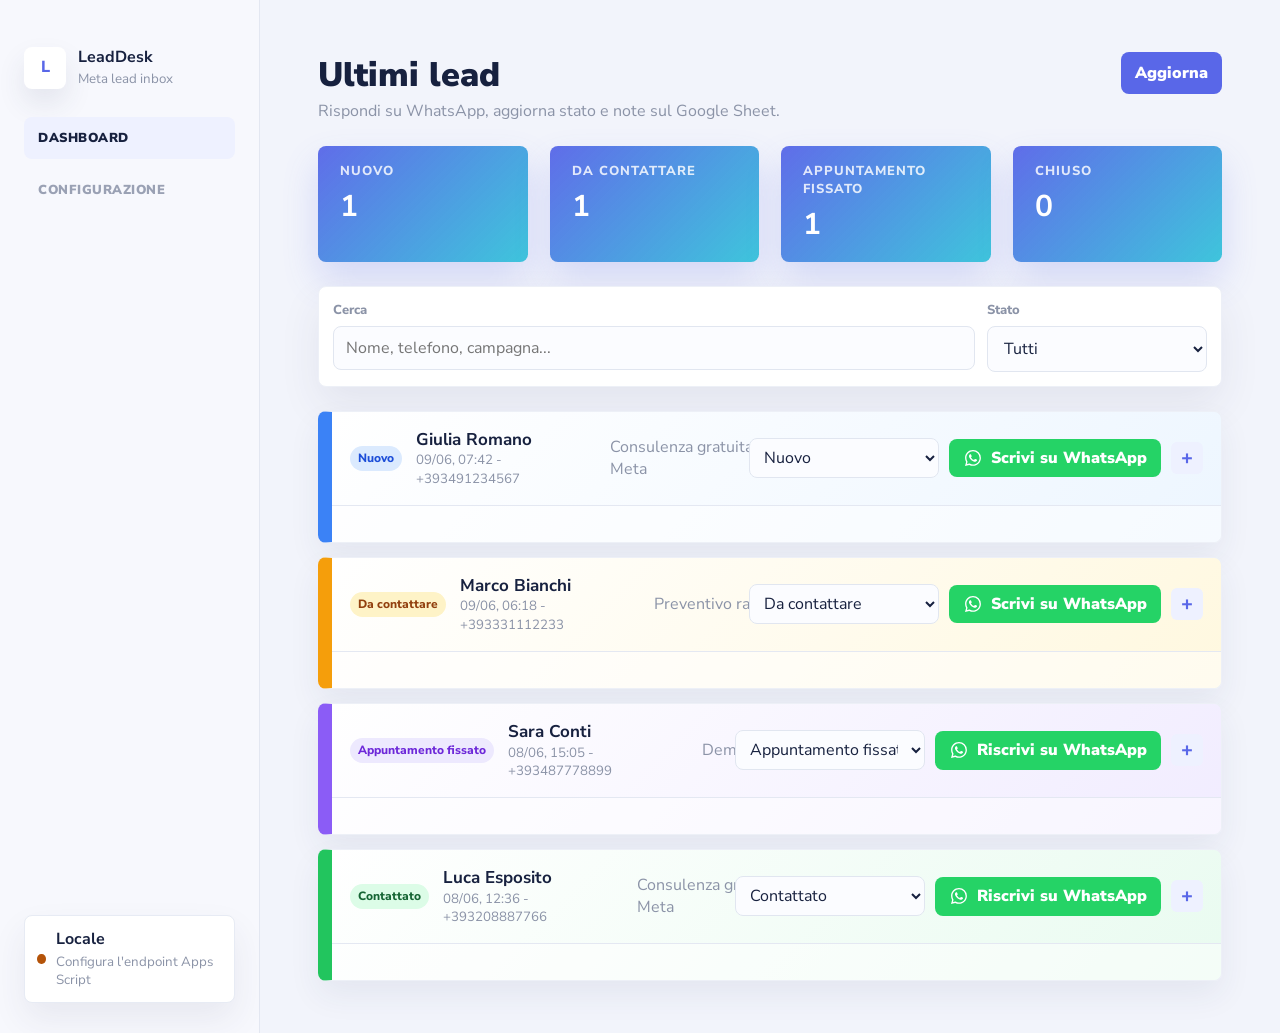
==== commit 0d31b1ba: "Add files via upload" ====
--- a/index.html
+++ b/index.html
@@ -4,7 +4,7 @@
     <meta charset="utf-8" />
     <meta name="viewport" content="width=device-width, initial-scale=1" />
     <title>LeadDesk - Gestione Lead</title>
-    <link rel="stylesheet" href="./styles.css?v=20260612-windowstyle" />
+    <link rel="stylesheet" href="./styles.css?v=20260612-leadcards" />
   </head>
   <body>
     <div class="app-shell">
@@ -95,6 +95,6 @@
       </article>
     </template>
 
-    <script src="./app.js?v=20260612-windowstyle"></script>
+    <script src="./app.js?v=20260612-leadcards"></script>
   </body>
 </html>
--- a/styles.css
+++ b/styles.css
@@ -281,12 +281,12 @@
 }
 
 .workspace {
-  background: #f7f8fc;
-  border: 1px solid #e7ebf4;
-  border-radius: 8px;
-  box-shadow: inset 0 1px 0 rgba(255, 255, 255, 0.9);
+  background: transparent;
+  border: 0;
+  border-radius: 0;
+  box-shadow: none;
   min-height: 520px;
-  padding: 18px;
+  padding: 0;
 }
 
 .lead-list {
@@ -296,7 +296,9 @@
 }
 
 .lead-card {
-  background: var(--panel);
+  background:
+    linear-gradient(135deg, rgba(255, 255, 255, 0.98), rgba(238, 241, 255, 0.82)),
+    var(--panel);
   border: 1px solid #edf0f7;
   border-left: 14px solid #0f766e;
   border-radius: 8px;
@@ -361,6 +363,7 @@
 
 .lead-expanded {
   border-top: 1px solid var(--line);
+  background: rgba(255, 255, 255, 0.5);
   display: grid;
   gap: 16px;
   padding: 18px;
@@ -401,7 +404,7 @@
 }
 
 .lead-card[data-status-tone="new"] {
-  background: #edf6ff;
+  background: linear-gradient(135deg, #ffffff 0%, #edf6ff 100%);
   border-left-color: #3b82f6;
 }
 
@@ -411,7 +414,7 @@
 }
 
 .lead-card[data-status-tone="todo"] {
-  background: #fff8df;
+  background: linear-gradient(135deg, #ffffff 0%, #fff8df 100%);
   border-left-color: #f59e0b;
 }
 
@@ -421,7 +424,7 @@
 }
 
 .lead-card[data-status-tone="contacted"] {
-  background: #e9fbf0;
+  background: linear-gradient(135deg, #ffffff 0%, #e9fbf0 100%);
   border-left-color: #22c55e;
 }
 
@@ -431,7 +434,7 @@
 }
 
 .lead-card[data-status-tone="meeting"] {
-  background: #f1ecff;
+  background: linear-gradient(135deg, #ffffff 0%, #f1ecff 100%);
   border-left-color: #8b5cf6;
 }
 
@@ -441,7 +444,7 @@
 }
 
 .lead-card[data-status-tone="lost"] {
-  background: #fff0f0;
+  background: linear-gradient(135deg, #ffffff 0%, #fff0f0 100%);
   border-left-color: #ef4444;
 }
 
@@ -451,7 +454,7 @@
 }
 
 .lead-card[data-status-tone="closed"] {
-  background: #f1f5f9;
+  background: linear-gradient(135deg, #ffffff 0%, #f1f5f9 100%);
   border-left-color: #64748b;
 }
 
@@ -488,7 +491,7 @@
 }
 
 .dynamic-fields {
-  background: #fbfcff;
+  background: rgba(255, 255, 255, 0.58);
   border: 1px solid #e7ebf4;
   border-radius: 8px;
   display: grid;
@@ -508,15 +511,29 @@
 }
 
 .field {
-  border-bottom: 1px solid var(--line);
-  padding-bottom: 10px;
+  background: rgba(255, 255, 255, 0.94);
+  border: 1px solid #e8edf5;
+  border-radius: 8px;
+  box-shadow: 0 10px 24px rgba(45, 55, 94, 0.05);
+  min-height: 74px;
+  padding: 12px 14px;
 }
 
 .field small {
   color: var(--muted);
   display: block;
   font-size: 12px;
+  font-weight: 900;
   margin-bottom: 3px;
+  text-transform: uppercase;
+}
+
+.field strong {
+  color: var(--ink);
+  display: block;
+  font-size: 15px;
+  font-weight: 900;
+  overflow-wrap: anywhere;
 }
 
 .actions {
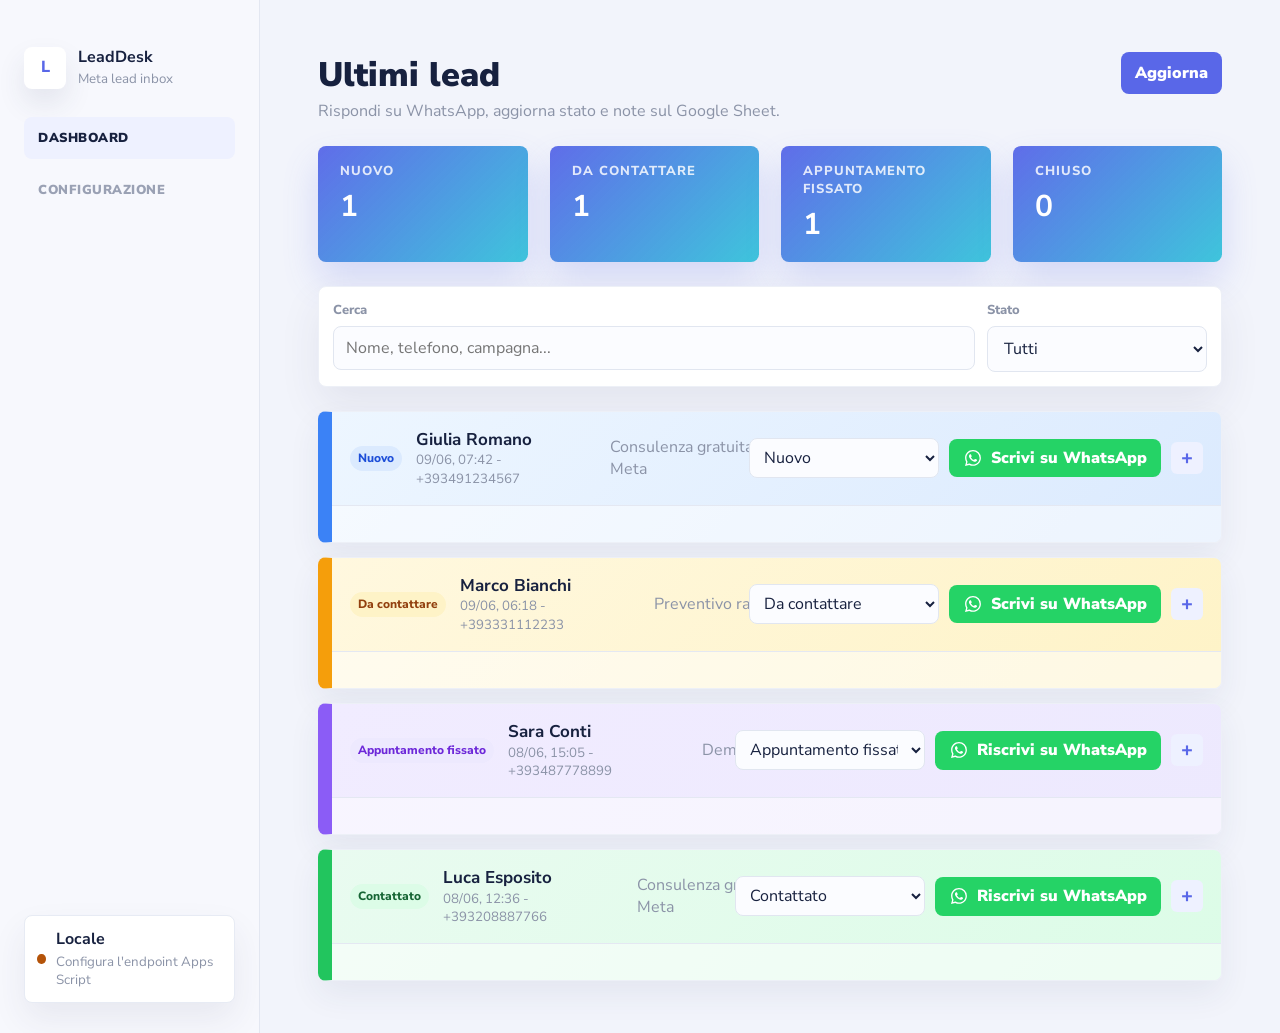
==== commit 66ce7f1d: "Add files via upload" ====
--- a/index.html
+++ b/index.html
@@ -4,7 +4,7 @@
     <meta charset="utf-8" />
     <meta name="viewport" content="width=device-width, initial-scale=1" />
     <title>LeadDesk - Gestione Lead</title>
-    <link rel="stylesheet" href="./styles.css?v=20260612-leadcards" />
+    <link rel="stylesheet" href="./styles.css?v=20260612-leadgradient" />
   </head>
   <body>
     <div class="app-shell">
@@ -95,6 +95,6 @@
       </article>
     </template>
 
-    <script src="./app.js?v=20260612-leadcards"></script>
+    <script src="./app.js?v=20260612-leadgradient"></script>
   </body>
 </html>
--- a/styles.css
+++ b/styles.css
@@ -297,7 +297,7 @@
 
 .lead-card {
   background:
-    linear-gradient(135deg, rgba(255, 255, 255, 0.98), rgba(238, 241, 255, 0.82)),
+    linear-gradient(135deg, rgba(239, 242, 255, 0.96), rgba(224, 231, 255, 0.88)),
     var(--panel);
   border: 1px solid #edf0f7;
   border-left: 14px solid #0f766e;
@@ -404,7 +404,7 @@
 }
 
 .lead-card[data-status-tone="new"] {
-  background: linear-gradient(135deg, #ffffff 0%, #edf6ff 100%);
+  background: linear-gradient(135deg, #edf6ff 0%, #dbeafe 100%);
   border-left-color: #3b82f6;
 }
 
@@ -414,7 +414,7 @@
 }
 
 .lead-card[data-status-tone="todo"] {
-  background: linear-gradient(135deg, #ffffff 0%, #fff8df 100%);
+  background: linear-gradient(135deg, #fff8df 0%, #fef3c7 100%);
   border-left-color: #f59e0b;
 }
 
@@ -424,7 +424,7 @@
 }
 
 .lead-card[data-status-tone="contacted"] {
-  background: linear-gradient(135deg, #ffffff 0%, #e9fbf0 100%);
+  background: linear-gradient(135deg, #e9fbf0 0%, #dcfce7 100%);
   border-left-color: #22c55e;
 }
 
@@ -434,7 +434,7 @@
 }
 
 .lead-card[data-status-tone="meeting"] {
-  background: linear-gradient(135deg, #ffffff 0%, #f1ecff 100%);
+  background: linear-gradient(135deg, #f1ecff 0%, #ede9fe 100%);
   border-left-color: #8b5cf6;
 }
 
@@ -444,7 +444,7 @@
 }
 
 .lead-card[data-status-tone="lost"] {
-  background: linear-gradient(135deg, #ffffff 0%, #fff0f0 100%);
+  background: linear-gradient(135deg, #fff0f0 0%, #fee2e2 100%);
   border-left-color: #ef4444;
 }
 
@@ -454,7 +454,7 @@
 }
 
 .lead-card[data-status-tone="closed"] {
-  background: linear-gradient(135deg, #ffffff 0%, #f1f5f9 100%);
+  background: linear-gradient(135deg, #f1f5f9 0%, #e2e8f0 100%);
   border-left-color: #64748b;
 }
 
